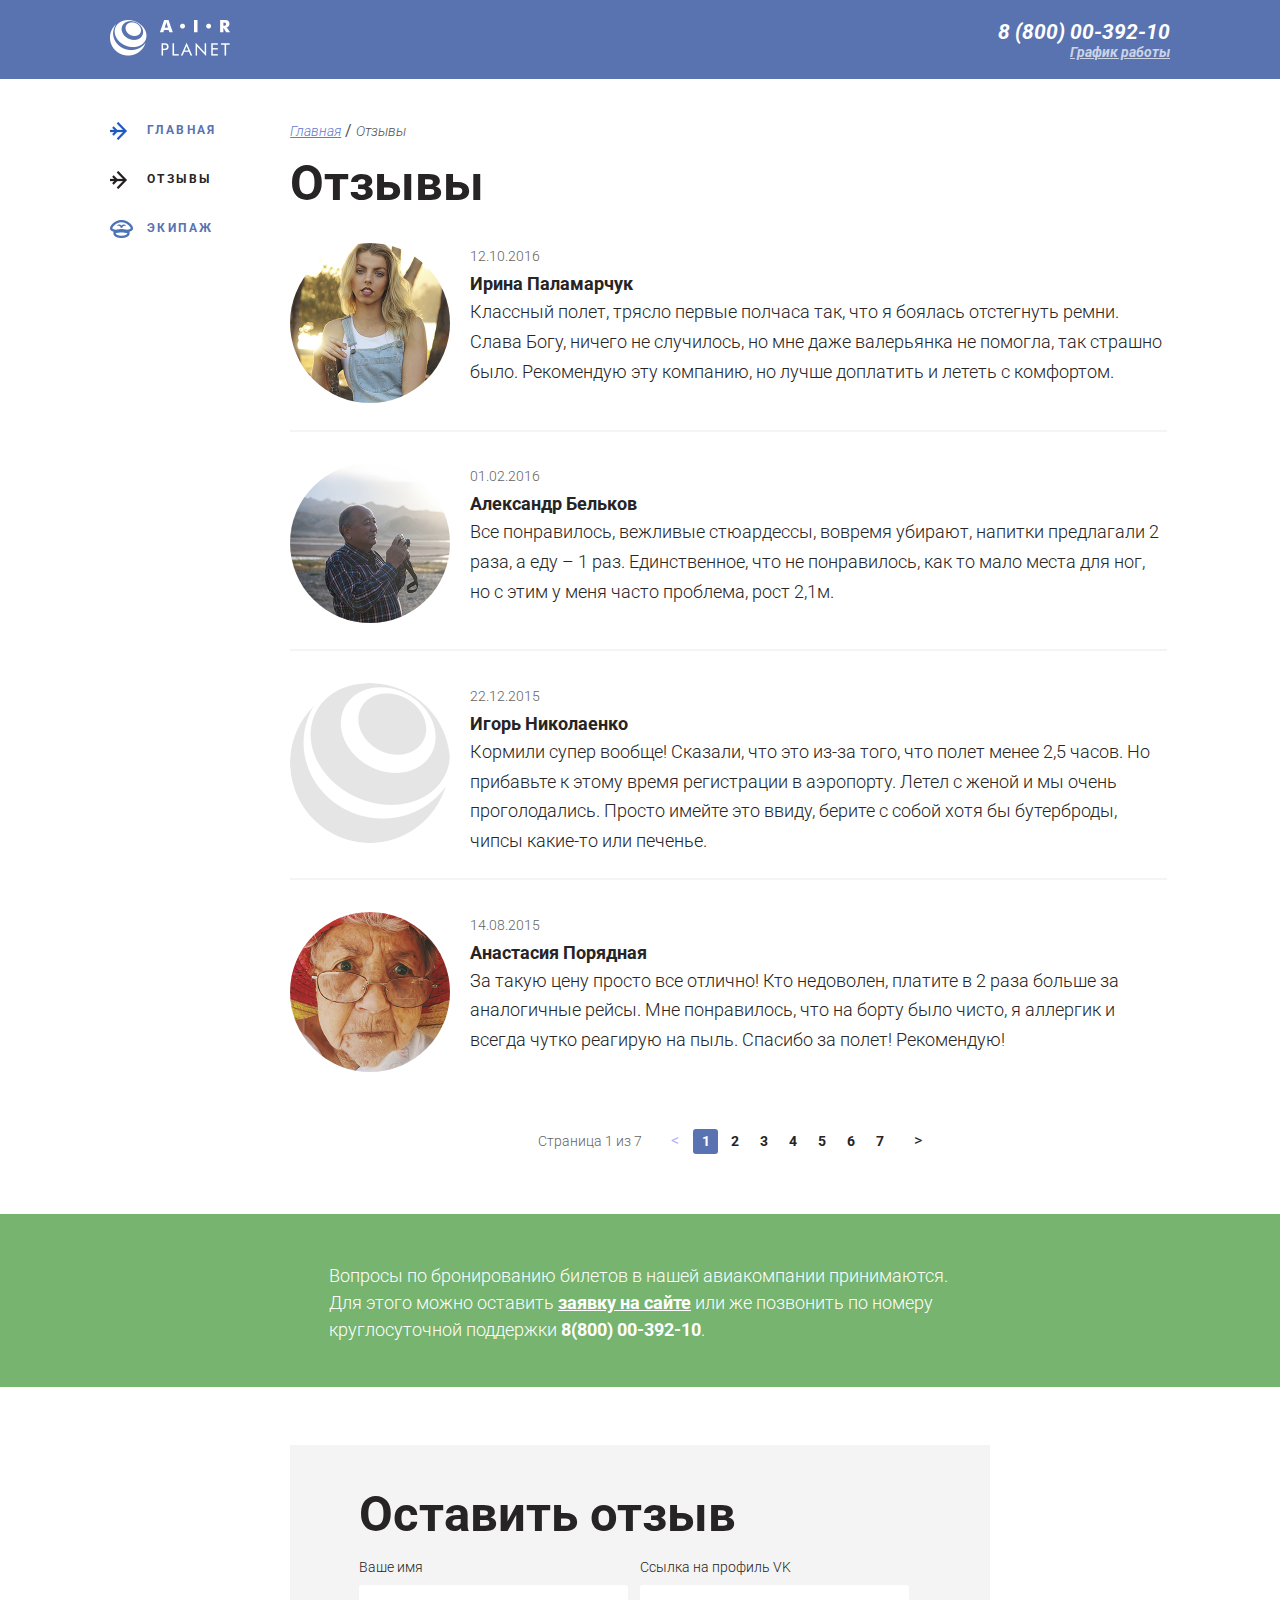
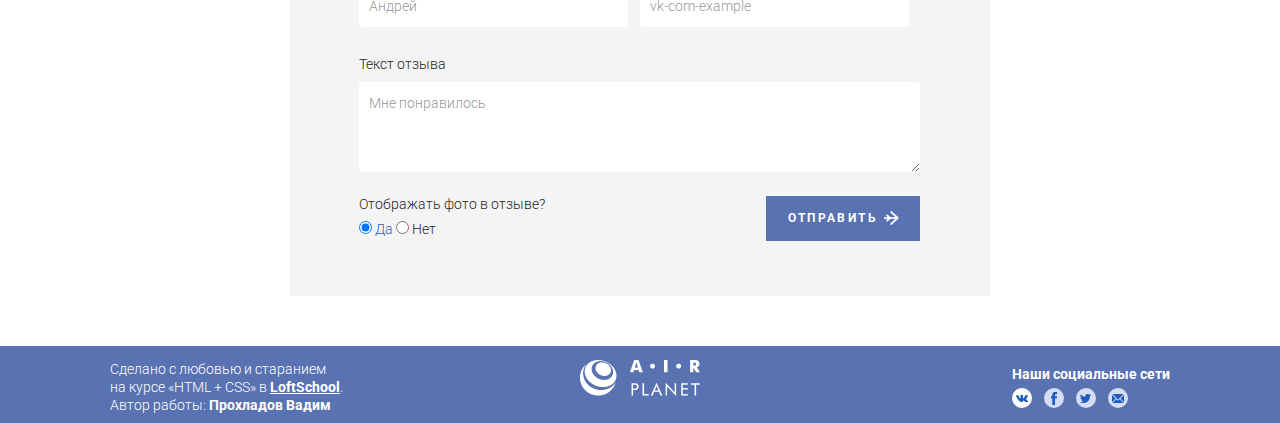
==== reviews/index.html @ 254bdb01 "reviews" ====
<!DOCTYPE html>
<html lang="en">
    <head>
        <meta charset="UTF-8">
        <title>Отзывы</title>
        <meta name="viewport" content="width=device-width, initial-scale=1.0">
        <meta http-equiv="X-UA-Compatible" content="IE=edge">
        
        
        <link rel="stylesheet" href="../normalize.css">
        <link rel="preconnect" href="https://fonts.googleapis.com">
        <link rel="preconnect" href="https://fonts.gstatic.com" crossorigin>
        <link href="https://fonts.googleapis.com/css2?family=Roboto:ital,wght@0,300;0,400;0,500;0,700;1,300&display=swap" rel="stylesheet">
        <link rel="stylesheet" href="../style.css">
        <link rel="stylesheet" href="style.css">
        
    </head>
    <body>
        <div class="wrapper">
            <div class="header">
                <div class="header__conteiner clearfix">
                    <div class="header__left">
                        <a href="#" class="logo">
                            <img  src="../img/logo_header.png" alt="logotip" class="logo__img" >
                        </a>            
                    </div>
                    <div class="header__right">
                        <address class="contacts">
                            <a href="tel:+78000039210" class="contacts__phone">8 (800) 00-392-10</a>
                            <div class="contacts__desc">График работы</div>
                          </address>
                    </div>
    
                </div>
            </div>
            <div class="maincontent">
                <div class="maincontent__conteiner clearfix">
                    <!-- боковая менюшка -->
                    <aside class="sidebar clearfix">
                        <nav class="nav">
                          <ul class="nav__list">
                            <li class="nav__item">
                              <a href="#" class="nav__link">
                                <div class="nav__icon nav__icon_main"></div>
                                <div class="nav__text">Главная</div>
                              </a>
                            </li>
                            <li class="nav__item">
                              <a href="#" class="nav__link">
                                <div class="nav__icon nav__icon_comment nav__icon_comment_active"></div>
                                <div class="nav__text nav__text_active ">Отзывы</div>
                              </a>
                            </li>
                            <li class="nav__item">
                              <a href="#" class="nav__link">
                                <div class="nav__icon nav__icon_team"></div>
                                <div class="nav__text">Экипаж</div>
                              </a>
                            </li>
                          </ul>
                        </nav>
                    </aside>
                    <div class="content">
                        <!-- хлебные крошки -->
                        <nav class="breadcrumbs">
                            <ul class="breadcrumbs__list">
                                <li class="breadcrumbs__item">
                                    <a href="../index.html" target="_blank" class="breadcrumbs__item-link">Главная</a>
                                </li>
                                <li class="breadcrumbs__item">
                                    <a href="index.html" target="_blank" class="breadcrumbs__item-link breadcrumbs__item-link_active">Отзывы</a>
                                </li> 
                            </ul>
                        </nav>
                        <!-- основная часть -->
                        <main class="page-conten">
                            <section class="reviews">
                                <h2 class="reviews__title title ">Отзывы</h2>
                                <ul class="reviews__list">
                                    <li class="reviews__item clearfix">
                                        <div class="reviews__item--wrap">                                              
                                            <div class="reviews__avatar">
                                                  <img src="img/avatar1.png" alt="avatarka" class="reviews__avatar-pic">
                                            </div>
                                            <article class="reviews__text">
                                                <div class="reviews__data">12.10.2016</div>
                                                <div class="reviews__name">Ирина Паламарчук</div>
                                                <div class="reviews__content">                                             
                                                    Классный полет, трясло первые полчаса так, что я боялась отстегнуть ремни.
                                                    Слава Богу, ничего не случилось, но мне даже валерьянка не помогла, так страшно
                                                    было. Рекомендую эту компанию, но лучше доплатить и лететь с комфортом.
                                                </div>
                                            </article>
                                        </div> 
                                    </li>
                                    <li class="reviews__item clearfix">
                                        <div class="reviews__item--wrap">                                              
                                            <div class="reviews__avatar">
                                                  <img src="img/avatar2.png" alt="avatarka" class="reviews__avatar-pic">
                                            </div>
                                            <article class="reviews__text">
                                                <div class="reviews__data">01.02.2016</div>
                                                <div class="reviews__name">Александр Бельков</div>
                                                <div class="reviews__content">                                             
                                                    Все понравилось, вежливые стюардессы, вовремя убирают, напитки предлагали 2
                                                    раза, а еду – 1 раз. Единственное, что не понравилось, как то мало места для ног,
                                                    но с этим у меня часто проблема, рост 2,1м.
                                                </div>
                                            </article>
                                        </div> 
                                    </li>
                                    <li class="reviews__item clearfix">
                                        <div class="reviews__item--wrap">                                              
                                            <div class="reviews__avatar">
                                                  <img src="img/avatar3.png" alt="avatarka" class="reviews__avatar-pic">
                                            </div>
                                            <article class="reviews__text">
                                                <div class="reviews__data">22.12.2015</div>
                                                <div class="reviews__name">Игорь Николаенко</div>
                                                <div class="reviews__content">                                             
                                                    Кормили супер вообще! Сказали, что это из-за того, что полет менее 2,5 часов. Но
                                                    прибавьте к этому время регистрации в аэропорту. Летел с женой и мы очень
                                                    проголодались. Просто имейте это ввиду, берите с собой хотя бы бутерброды,
                                                    чипсы какие-то или печенье.
                                                </div>
                                            </article>
                                        </div> 
                                    </li>
                                    <li class="reviews__item clearfix">
                                        <div class="reviews__item--wrap">                                              
                                            <div class="reviews__avatar">
                                                  <img src="img/avatar4.png" alt="avatarka" class="reviews__avatar-pic">
                                            </div>
                                            <article class="reviews__text">
                                                <div class="reviews__data">14.08.2015</div>
                                                <div class="reviews__name">Анастасия Порядная</div>
                                                <div class="reviews__content">                                             
                                                    За такую цену просто все отлично! Кто недоволен, платите в 2 раза больше за
                                                    аналогичные рейсы. Мне понравилось, что на борту было чисто, я аллергик и
                                                    всегда чутко реагирую на пыль. Спасибо за полет! Рекомендую!
                                                </div>
                                            </article>
                                        </div> 
                                    </li>
                                </ul>
                                <div class="pagination">
                                    <div class="pagination__title">Страница 1 из 7</div>
                                    <a href="#" class="pagination__btn pagination__btn_prev pagination__btn_active">&lt;</a>
                                        <ul class="pagination__list">
                                          <li class="pagination__item pagination__item_active">
                                            <a href="#" class="pagination__link">1</a>
                                          </li>
                                          <li class="pagination__item">
                                            <a href="#" class="pagination__link">2</a>
                                          </li>
                                          <li class="pagination__item">
                                            <a href="#" class="pagination__link">3</a>
                                          </li>
                                          <li class="pagination__item">
                                            <a href="#" class="pagination__link">4</a>
                                          </li>
                                          <li class="pagination__item">
                                            <a href="#" class="pagination__link">5</a>
                                          </li>
                                          <li class="pagination__item">
                                            <a href="#" class="pagination__link">6</a>
                                          </li>
                                          <li class="pagination__item">
                                            <a href="#" class="pagination__link">7</a>
                                          </li>
                                        </ul>
                                        <a href="#" class="pagination__btn pagination__btn_next">></a>
                                  </div>
                            </section>
                            
                        </main>
                    </div>               

                </div>
                <div class="support">
                    <section class="support__conteiner">
                        <div class="support__info">
                            <div class="support__info__text">
                                Вопросы по бронированию билетов в нашей авиакомпании принимаются.
                                Для этого можно оставить <a href="#">заявку на сайте</a> или же позвонить по номеру
                                круглосуточной поддержки <span class="bold-text">8(800) 00-392-10</span>.
                            </div>
                        </div>
                    </section>
                </div>
                <div class="forms">                    
                    <section class="forms__conteiner">
                        <div class="forms__review">
                            <h2 class="forms__title title">Оставить отзыв</h2>
                            <form method="get" action="#">
                                <div class="form-item">
                                    <div class="first_Name">  
                                        <label for="name" class="name_btn">Ваше имя</label> 
                                        <input type="text" id="name" name="name" required placeholder="Андрей" class="forms_field form_text">                                    
                                    </div>
                                    <div class="field_Vk">
                                        <label for="Vk" class="name_btn">Ссылка на профиль VK</label> 
                                        <input type="text" id="Vk"  name="Vk" placeholder="vk-com-example" class="forms_field form_text">
                                    </div>     
                                </div>
                                <div class="form-textarea">
                                    <label for="" class="name_btn">Текст отзыва</label>
                                    <textarea name="" id=""  placeholder="Мне понравилось" class="textarea form_text"></textarea>
                                </div>
                                
                                <div class="radio_btn_wrap">
                                    <div class="radio_wrap">
                                        <p class="name_radio">Отображать фото в отзыве?</p>
                                        <input type="radio" id="Yes" name="Yes_No" checked>
                                        <label for="Yes" class="radio_text radio_text_checked">Да</label> 
                                        <input type="radio" id="No" name="Yes_No">
                                        <label for="No" class="radio_text">Нет</label>
                                    </div>
                                    <div class="btn_wrap">
                                        <p class="button_submit">
                                            <button type="submit" class="Submit_button button">Отправить
                                                <img src="img/btn.png" alt="main_icon" class="Submit_button__img">
                                            </button>
                                        </p>
                                    </div> 
                            </form>
                        </div>
                    </section>
                </div>
            </div>


        </div>
        <div class="footer">
            <div class="footer__conteiner clearfix">
                <div class="footer__col">
                  <div class="footer__text">
                    Сделано с любовью и старанием <br> на курсе «HTML + CSS» в
                    <a href="#">LoftSchool</a>. <br> Автор работы: <span class="bold-text">Прохладов Вадим</span>
                  </div>
                </div>
                <div class="footer__col footer__col_mid">
                  <a href="#" class="logo">
                    <img src="../img/logo_header.png" class="logo__img"></img>
                  </a>
                </div>
                <div class="footer__col footer__col_last">
                  <div class="socials">
                    <div class="socials__title">Наши социальные сети</div>
                    <ul class="socials__list">
                      <li class="socials__item">
                        <a href="#" class="socials__link socials__link_active socials__link_vk">
                        </a>
                      </li>
                      <li class="socials__item">
                        <a href="#" class="socials__link socials__link_fb">
                        </a>
                      </li>
                      <li class="socials__item">
                        <a href="#" class="socials__link socials__link_tw">
                        </a>
                      </li>
                      <li class="socials__item">
                        <a href="#" class="socials__link socials__link_mail">
                        </a>
                      </li>
                    </ul>
                  </div>
                </div>
            </div>
        </div>
        
    </body>
</html>
---- style.css ----
* {
    box-sizing: border-box;
  }
  a{
    text-decoration: none;
  }
p{
    margin: 0;
}
.clearfix:after {
    content: "";
    display: block;
    clear: both;
  }

html, body{
    width: 100%; 
    height: 100%; 
}
body{
    font-family: 'Roboto', Arial, sans-serif;
    color: #262424;
    margin: 0;  
}
.wrapper {
    min-width: 1100px;
    min-height: 100%;
    overflow: hidden;
}
.wrapper:after {
    content: "";
    display: block;
    height: 77px;
  }
 
.header {
    background: #5973b1;
    padding-top: 20px;
    padding-bottom: 17px;
    margin-bottom: 13px;
}

[class*="conteiner"]{
        max-width: 1100px;
        margin: 0 auto;
        padding: 0 20px;
  }
 
  .header__left,
  .header__right {
    float: left;
    width: 50%;
}  
.header__left {
    text-align: left;
}
.logo,
.contacts {
    display: inline-block;
}

.header__right {
    font-weight: 700;
    font-style: normal;
    text-align: right;
    letter-spacing: normal;
    font-stretch: normal;
}

.contacts__phone {
    font-size: 21px;   
    text-transform: uppercase;
    color: #ffffff;
    text-decoration: none;
}
.contacts__desc {
    font-size: 14px;    
    text-decoration: underline;
    color: rgba(255, 255, 255, 0.7);
}


/*======Sidebar========*/
.sidebar{
    float: left;
    width: 17%;
}
ul {
    list-style: none;
    margin: 0;
    padding: 0;
}
.nav {
    padding-top: 30px;
}
.nav__item {
    margin-bottom: 30px;
}
.nav__icon {
    display: inline-block;
    vertical-align: middle;
    margin-right: 10px;
}
.nav__icon_main {
    background: url('img/sidebar/main_icon.png') no-repeat;
    width: 23px;
    height: 18px;
}
.nav__icon_comment {
    background: url('img/sidebar/feed_icon.png') no-repeat;
    width: 23px;
    height: 18px;
}
.nav__icon_team {
    background: url('img/sidebar/team_icon.png') no-repeat;
    width: 23px;
    height: 18px;
}
.nav__link:hover .nav__icon_main,
.nav__icon_main_active{
    background-image: url('img/sidebar/main_icon_hover.png');
}
.nav__link:hover .nav__icon_comment {
    background-image: url('img/sidebar/feed_icon_hover.png');
}
.nav__link:hover .nav__icon_team {
    background-image: url('img/sidebar/team_icon_hover.png');
}
.nav__text {
    display: inline-block;
    vertical-align: middle;
    text-transform: uppercase;
    font-size: 12px;
    font-weight: bold;
    font-style: normal;
    text-align: left;
    letter-spacing: 2.4px;
    font-stretch: normal;
    color: #5972b1;
    max-width: 120px;
}
.nav__text_active{
    color: #262424;
}

.nav__text:hover{
    color: #262424;
}

/*======content====*/
.content{
    float: left;
    width: 83%;
}
.tariffs {
    margin-bottom: 60px;
}
.Airpline__image{
    background-image: url('img/content/Airpline.png');
    background-repeat: no-repeat;
    height: 307px;
    margin-bottom: 8px;
}
.tariffs__title{
    margin-bottom: 27px;
}
.title{
    font-size: 49px;
    font-weight: bold;
    font-stretch: normal;
    font-style: normal;
    line-height: 0.78;
    letter-spacing: normal;
    text-align: left;
    color: #262424;
    margin: 0;
}

/*======tariffs============*/
.tariffs__tariffs{
    margin-right: 90px;
}
.tariffs__list {
    float: left;
    width: 33.33%;
    text-align: center;
    padding-top: 43px;
}

.tariffs__list:nth-child(2n){
    border: 1px solid #e8e8ec;
    border-radius: 5px;
}
.tariffs__image {
    display: inline-block;
    width: 72px;
    height: 72px;
    border-radius: 50%;
    background-color: #5972b1;
    background-position: center center;
    margin-bottom: 25px;
}
.tariffs__avatar{
    margin-top: 20px;   
}
.tariffs__text {
    color: #262424;
    font-style: normal;
    padding-left: 10px;
    padding-right: 15px; 
}
.tariffs__text--title {
    font-size: 11px;
    font-weight: bold;    
    line-height: 300%;
    letter-spacing: 2.64px; 
    text-transform: uppercase;   
    color: #262626;
}
.tariffs__content {
    font-size: 18px;
    font-weight: 300;
    line-height: 190%;  
}
.tariffs__content--list{
    text-align: left;
    list-style: disc;
    padding-left: 27px;
}
.tariffs__text--price {
    font-size: 54px;
    font-weight: 400;
    line-height: 220%;
    color: #252525;
    object-fit: contain;
}
/*========section news  &  reviews========*/

.news__title {
    margin-bottom: 72px;
}
.news__item {
    margin-bottom: 27px;
}
.news__item--wrap {
    border-bottom: 2px solid  #f4f4f4;
    display: inline-block;
    padding-bottom: 22px;
}
.news__item:last-child .news__item--wrap{
    border-bottom:none;
}
.news__image {
    float: left;
    margin-right: 12px;
    text-align: center;
}

.news__avatar-pic {
    width: 160px;
    height: 160px;
    border-radius: 50%;
    overflow: hidden;
    display: inline-block;
}
.news__text {
    float: left;
    width: 651px;
    line-height: 150%;
    font-weight: 300;
    color: #262424;
}
.news__data {
    font-size: 14px;
    color: #656464;
}
.news__name {
    font-size: 18px;
    font-weight: 700;
}
.news__content {
    font-size: 18px;
    line-height: 30px;
}
/*===========pagination=============================================================*/
.pagination {
  text-align: center;
  margin-bottom: 60px;
}
.pagination__title {
    display: inline-block;
    font-size: 14px;
    line-height: 21px;
    font-weight: 300;
    color: #656464;
    margin-right: 25PX;
}
.pagination__btn {
    display: inline-block;
}
.pagination__btn_prev {
    opacity: 0.3;
    margin-right: 10px;
}
.pagination__btn_next {
    margin-left: 18px;
    color: #2a2828
}

.pagination__list {
    display: inline-block;  
}
.pagination__item {
    display: inline-block;  
}
.pagination__link {
    display: block;
    width: 25px;
    height: 25px;
    text-align: center;
    text-decoration: none;
    font-size: 14px;
    line-height: 25px;
    font-weight: 700;
    color: #262424;   
}
.pagination__link:hover {
    color: #5972b1;
}
.pagination__item_active .pagination__link {
    color: #ffffff;
    background-color: #5972b1;
    border-radius: 3px;
}

/*============================footer==========================================*/
.footer {
    background-color: #5972b1;
    height: 77px;
    margin-top: -77px;
    padding: 14px 0;
}

.footer__col {
    float: left;
    width: 33.33%;
    text-align: center;
}
.footer__text {
    font-size: 14px;
    font-weight: 300;
    font-stretch: normal;
    font-style: normal;
    line-height: 129%;
    letter-spacing: normal;
    text-align: left;
    color: #fff;
    overflow: hidden;
}
.bold-text {
    font-weight: 700;
}
.footer__text a{
    color: #fff;
    font-weight: 700;
    text-decoration: underline;   
}
.footer__col_mid {
    text-align: center;
}
.socials {
    float: right;
    text-align: left;
}
.socials__title {
    font-size: 14px;
    line-height: 200%;
    font-weight: 700;
    color: #ffffff;
}
.socials__item {
    display: inline-block;
    margin-right: 8px;
}
.socials__item:last-child {
    margin-right: 0;
}
.socials__link {
    width: 20px;
    height: 20px;
    border-radius: 50%;
    display: block;
    background-color: #d4ddf2;
    background-position: center center;
    background-repeat: no-repeat;
}
.socials__link:hover {
    background-color:#ffffff;
}
.socials__link_active{
    background-color:#ffffff;
}
.socials__link_vk {
    background-image: url('img/socials/vk.png');

}
.socials__link_fb {
    background-image: url('img/socials/fb.png');
}
.socials__link_tw {
    background-image: url('img/socials/twitter.png');
}
.socials__link_mail {
    background-image: url('img/socials/mail.png');
}
---- reviews/style.css ----
/*======Sidebar========*/
.nav__icon_comment_active{
    background-image: url('../img/sidebar/main_icon_hover.png');
}

/*====================<!-- хлебные крошки -->============================*/
.breadcrumbs {
    margin-bottom: 25px;
}
.breadcrumbs__list {
    padding-top: 30px;
    
}
.breadcrumbs__item {
    display: inline-block;
    text-align: left;
}
.breadcrumbs__item:after {
    content: "/";
    display: inline-block;
    color: #262424;
    opacity: 0.8;
  }
  
  .breadcrumbs__item:last-child:after {
    display: none;
  }
.breadcrumbs__item-link {
    font-size: 14px;
    line-height: 18px;
    font-weight: 300;
    font-style: italic;
    text-decoration: underline;
    color: #3a5bbf;
    opacity: 0.8;
}
.breadcrumbs__item-link_active {
    text-decoration: none;
    color: #262424;
}

/*========<!-- основная часть -->===================*/


.reviews__title{
 margin-bottom: 40px;
}
.page-conten {
}
.reviews {
}
.title {
}
.reviews__list {
}
.reviews__item {
    margin-bottom: 27px;
}
.clearfix {
}
.reviews__item--wrap {
    border-bottom: 2px solid  #f4f4f4;
    display: inline-block;
    padding-bottom: 22px;
}
.reviews__item:last-child .reviews__item--wrap{
    border-bottom:none;
}
.reviews__avatar {
    float: left;
    width: 170px;
    margin-right: 10px;
    
}
.reviews__avatar-pic {
    width: 160px;
    height: 160px;
    border-radius: 50%;
    
    
}
.reviews__text {
    float: left;
    width: 697px;
    font-size: 18px;
    line-height: 150%;
    font-weight: 300;
    color: #262424;
}
.reviews__data {
    font-size: 14px;
    color: #656464;
}
.reviews__name {
    font-weight: 700;
}
.reviews__content {
    line-height: 166%;
}


/*===================support_info======================================*/
.support{
    background-color: #76b46f;
    margin-bottom: 58px;
}
.support__conteiner {
}

.support__info{
    width: 622px;
    margin: 0 auto;
    padding: 48px 0 44px;
}
.support__info__text {
    font-size: 18px;
    font-weight: 300;
    font-stretch: normal;
    font-style: normal;
    line-height: 150%;
    letter-spacing: normal;
    text-align: left;
    color: #fff;
   
}

.support__info__text a{
    color: #fff;
    font-weight: 700;
    text-decoration: underline;
    
}
/*=========================Forms===================*/
::-webkit-input-placeholder {color: rgba(38, 36, 36, 0.5)}
::-moz-placeholder          {color: rgba(38, 36, 36, 0.5)}/* Firefox 19+ */
:-moz-placeholder           {color: rgba(38, 36, 36, 0.5)}/* Firefox 18- */
:-ms-input-placeholder      {color: rgba(38, 36, 36, 0.5)}

.forms {
    margin-bottom: 50px;
}
.forms__conteiner {
}
.forms__review {
    width: 700px;
    margin: 0 auto;
    background-color: #f4f4f4;
    padding: 51px 70px 49px 69px;
}
.forms__title { 
    margin-bottom: 15px;
}
.form-item{
    display: flex;
    flex-direction: row;
    justify-content: space-between;
    margin-bottom: 20px; 
}
.first_Name {
    flex: 50%;    
}
.name_btn {
    display: block;
    font-size: 14px;
    font-weight: 300;    
    line-height: 250%; 
    text-align: left;
}
.forms_field {
    width: 269px;
    
    
}
.form_text{
    border: none;
    background-color: #ffffff; 
    border-radius: 3px;
    padding: 0 0 0 10px;
    font-size: 14px;
    font-weight: 300;
    line-height: 300%;
    color: #262424;
}
.form_text:hover {
    background-color: #fff;  
    border: solid 1px #5972b1;
}
.form_text:focus {
    background-color: #fff;  
    outline: solid 1px #5972b1;
}

.field_Vk {
    flex: 50%;
}
.form-textarea{
    margin-bottom: 20px;
}

.textarea{
    width: 561px;
    height: 90px;
    background-color: #fff;    
}
textarea.textareat:focus{
    border: solid 1px #5972b1;
}

.radio_btn_wrap {
    display: flex;
    justify-content: space-between;
    font-size: 14px;
    font-weight: 300;
    color: #262424;
}
.radio_wrap {
    width: 50%;
    text-align: left;
}
.name_radio {
    
}
.radio_text {
    line-height: 250%;
}
.radio_text_checked {
    color: #3a5bbf;
}
.btn_wrap {
    width: 50%;
}
.button_submit{
    text-align: right;
}
.Submit_button {
}

.button {
    width: 154px;
    height: 45px;
    background-color: #5972b1;
    border: none;
    font-size: 12px;
    font-weight: 700;
    text-transform: uppercase;
    letter-spacing: 0.2em;
    color: #ffffff;
    text-align: center;
    cursor:pointer;
}
.Submit_button__img{
    width: 15px;
    height: 14px;
    vertical-align:sub;
}
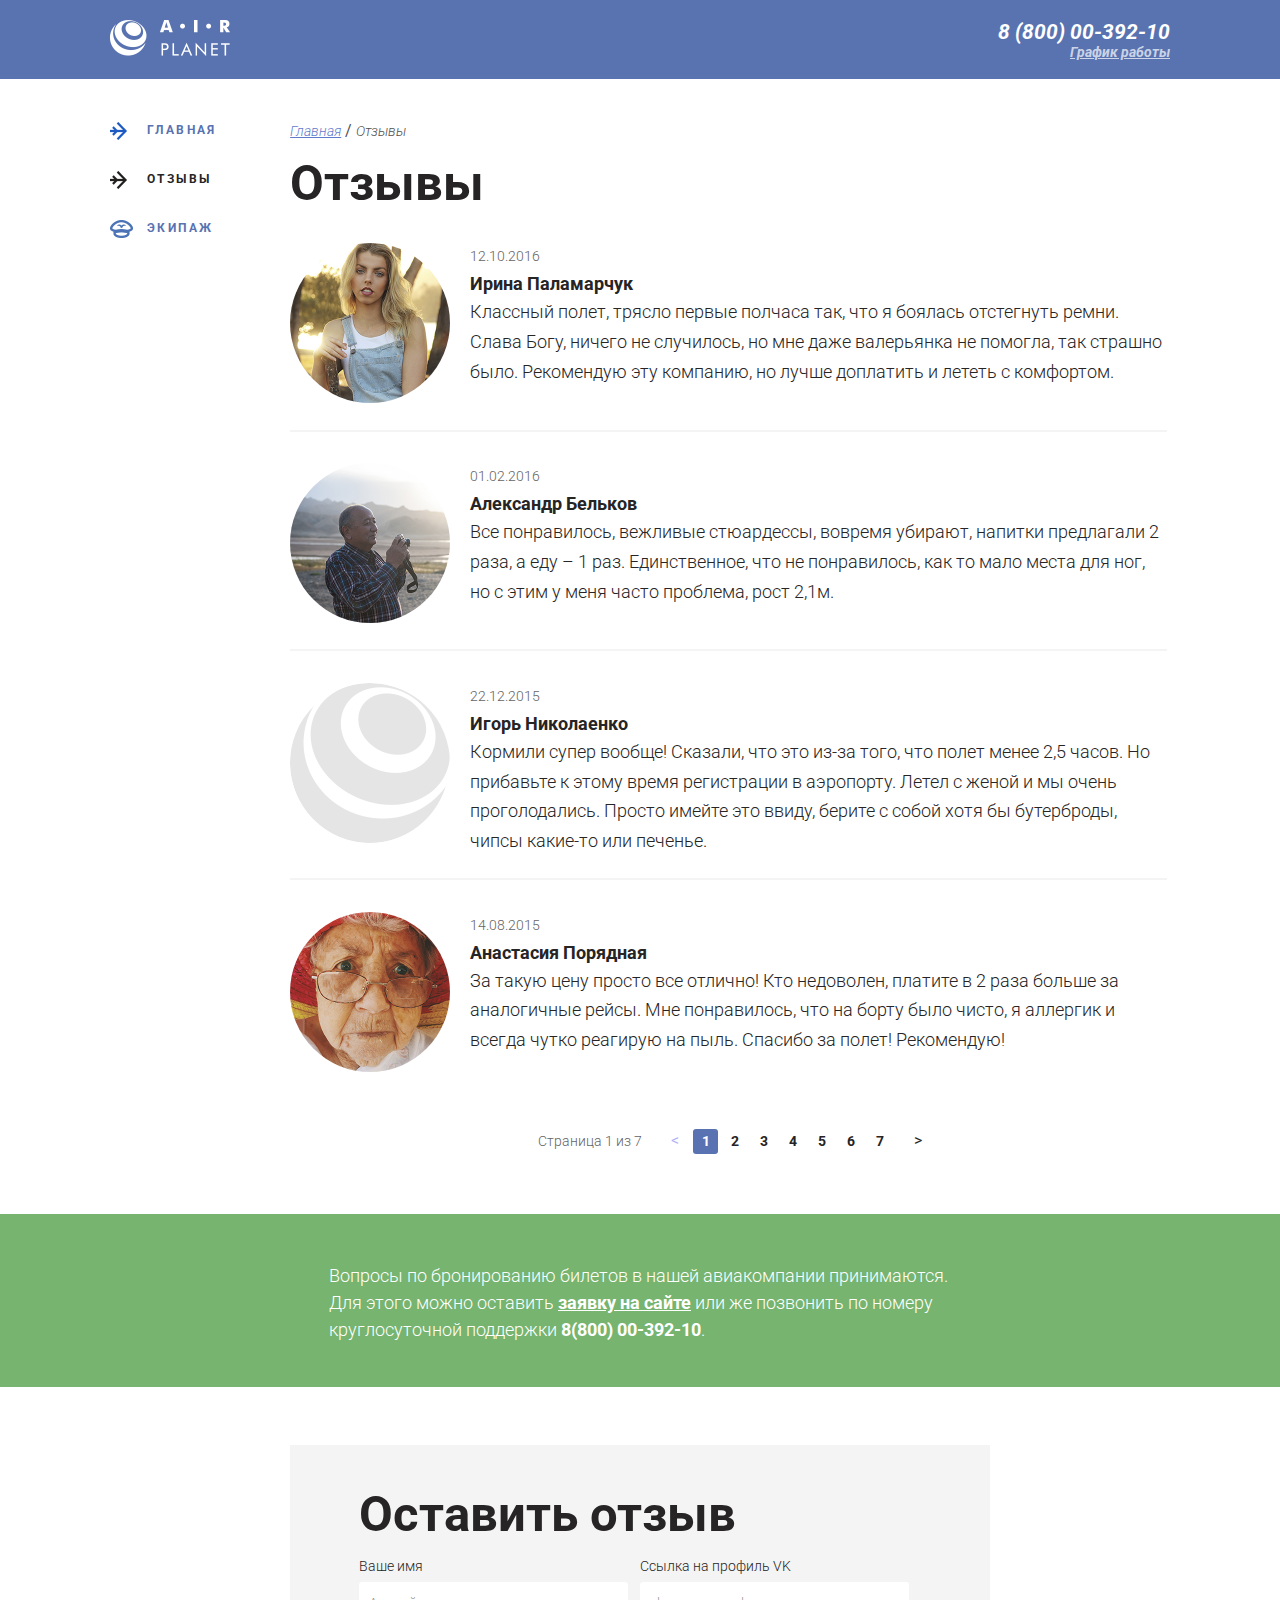
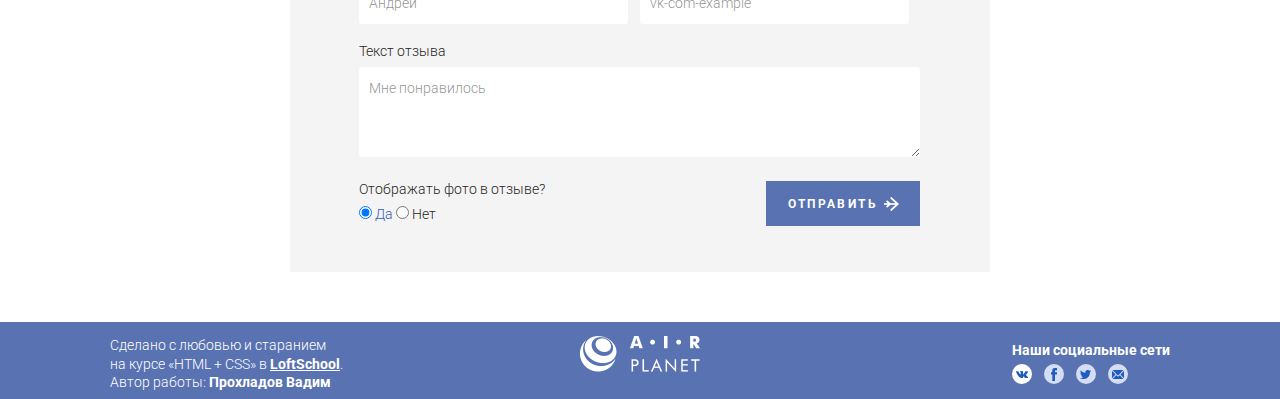
==== commit 438e0c0e: "target="_blank"" ====
--- a/reviews/index.html
+++ b/reviews/index.html
@@ -40,7 +40,7 @@
                         <nav class="nav">
                           <ul class="nav__list">
                             <li class="nav__item">
-                              <a href="#" class="nav__link">
+                              <a href="../index.html" class="nav__link" target="_blank">
                                 <div class="nav__icon nav__icon_main"></div>
                                 <div class="nav__text">Главная</div>
                               </a>
--- a/reviews/style.css
+++ b/reviews/style.css
@@ -146,7 +146,7 @@
     width: 700px;
     margin: 0 auto;
     background-color: #f4f4f4;
-    padding: 51px 70px 49px 69px;
+    padding: 51px 70px 40px 69px;
 }
 .forms__title { 
     margin-bottom: 15px;
@@ -155,7 +155,7 @@
     display: flex;
     flex-direction: row;
     justify-content: space-between;
-    margin-bottom: 20px; 
+    margin-bottom: 11px; 
 }
 .first_Name {
     flex: 50%;    
@@ -164,7 +164,7 @@
     display: block;
     font-size: 14px;
     font-weight: 300;    
-    line-height: 250%; 
+    line-height: 230%; 
     text-align: left;
 }
 .forms_field {
@@ -201,10 +201,8 @@
 .textarea{
     width: 561px;
     height: 90px;
-    background-color: #fff;    
-}
-textarea.textareat:focus{
-    border: solid 1px #5972b1;
+    background-color: #fff; 
+    resize: vertical;   
 }
 
 .radio_btn_wrap {
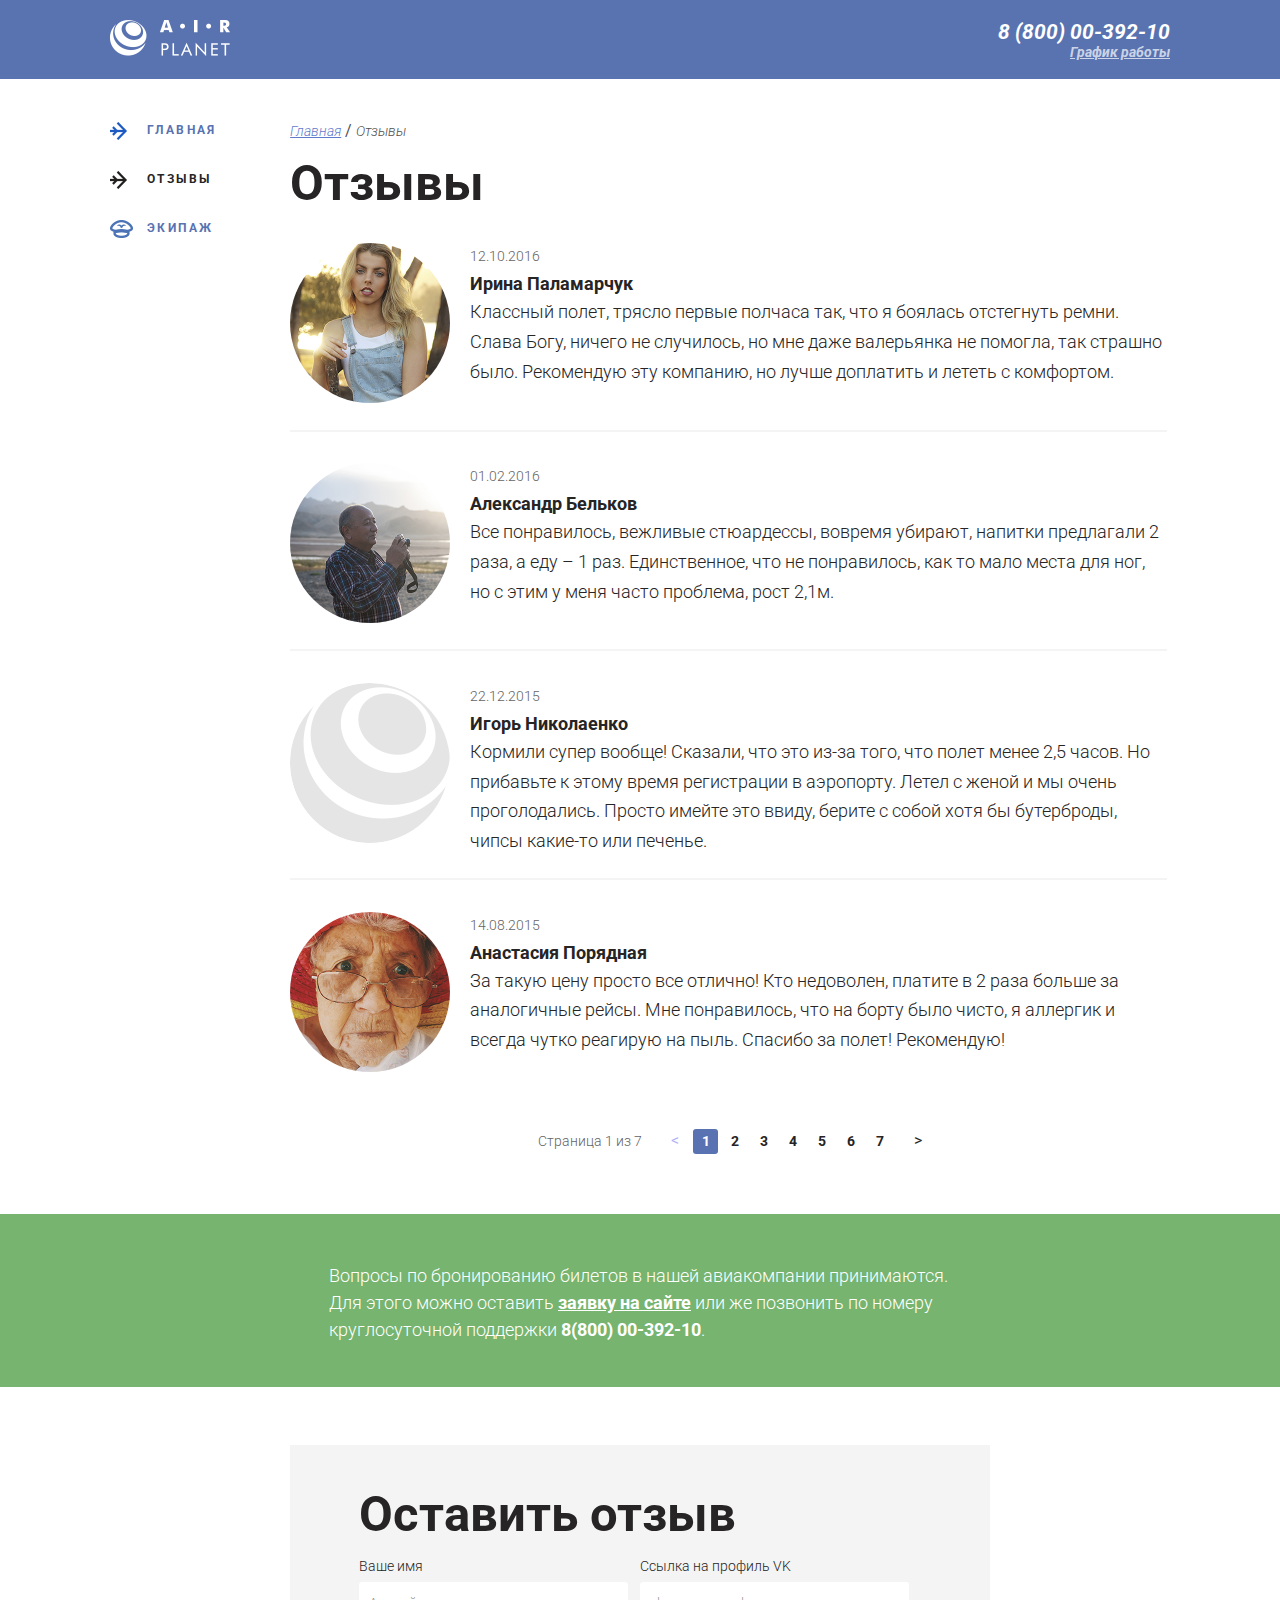
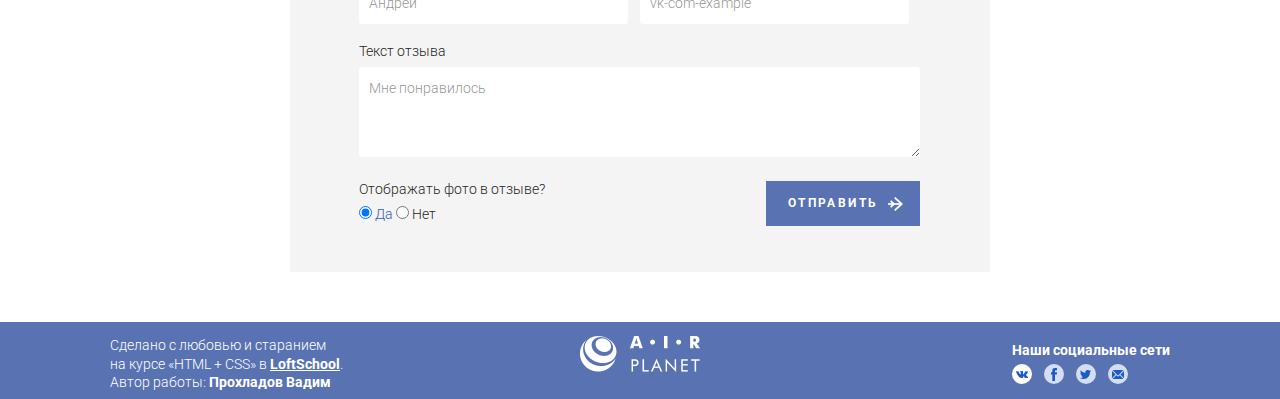
==== commit fed741c8: "intro" ====
--- a/reviews/index.html
+++ b/reviews/index.html
@@ -11,7 +11,7 @@
         <link rel="preconnect" href="https://fonts.googleapis.com">
         <link rel="preconnect" href="https://fonts.gstatic.com" crossorigin>
         <link href="https://fonts.googleapis.com/css2?family=Roboto:ital,wght@0,300;0,400;0,500;0,700;1,300&display=swap" rel="stylesheet">
-        <link rel="stylesheet" href="../style.css">
+        <link rel="stylesheet" href="../main/style.css">
         <link rel="stylesheet" href="style.css">
         
     </head>
@@ -27,7 +27,16 @@
                     <div class="header__right">
                         <address class="contacts">
                             <a href="tel:+78000039210" class="contacts__phone">8 (800) 00-392-10</a>
-                            <div class="contacts__desc">График работы</div>
+                            <div class="contacts__desc">
+                                <a>График работы</a>
+                                <div class="dropdown">
+                                    <spain class="bold-text text-blue">пн-вс: 09:00-20:00</spain>
+                                    <br> 
+                                    обед: 14:00-14:30
+                                  <div class="triangle"> 
+                                  </div>
+                                </div> 
+                            </div>
                           </address>
                     </div>
     
@@ -35,7 +44,7 @@
             </div>
             <div class="maincontent">
                 <div class="maincontent__conteiner clearfix">
-                    <!-- боковая менюшка -->
+                    <!-- боковая менюшка -->                                                                                  
                     <aside class="sidebar clearfix">
                         <nav class="nav">
                           <ul class="nav__list">
@@ -218,8 +227,9 @@
                                     </div>
                                     <div class="btn_wrap">
                                         <p class="button_submit">
-                                            <button type="submit" class="Submit_button button">Отправить
-                                                <img src="img/btn.png" alt="main_icon" class="Submit_button__img">
+                                            <button type="submit" class="Submit_button button">
+                                                <span class="Submit_button_text">Отправить</span>
+                                                <span class="Submit_button__img"></span>
                                             </button>
                                         </p>
                                     </div> 
--- a/main/style.css
+++ b/main/style.css
@@ -0,0 +1,484 @@
+
+* {
+    box-sizing: border-box;
+  }
+  a{
+    text-decoration: none;
+  }
+p{
+    margin: 0;
+}
+.clearfix:after {
+    content: "";
+    display: block;
+    clear: both;
+  }
+
+html, body{
+    width: 100%; 
+    height: 100%; 
+}
+body{
+    font-family: 'Roboto', Arial, sans-serif;
+    color: #262424;
+    margin: 0;  
+}
+.wrapper {
+    min-width: 1100px;
+    min-height: 100%;
+    overflow: hidden;
+}
+.wrapper:after {
+    content: "";
+    display: block;
+    height: 77px;
+  }
+ 
+.header {
+    background: #5973b1;
+    padding-top: 20px;
+    padding-bottom: 17px;
+    margin-bottom: 13px;
+}
+
+[class*="conteiner"]{
+        max-width: 1100px;
+        margin: 0 auto;
+        padding: 0 20px;
+  }
+ 
+  .header__left,
+  .header__right {
+    float: left;
+    width: 50%;
+}  
+.header__left {
+    text-align: left;
+}
+.logo,
+.contacts {
+    display: inline-block;
+}
+
+.header__right {
+    font-weight: 700;
+    font-style: normal;
+    text-align: right;
+    letter-spacing: normal;
+    font-stretch: normal;
+}
+
+.contacts__phone {
+    font-size: 21px;   
+    text-transform: uppercase;
+    color: #ffffff;
+    text-decoration: none;
+}
+.contacts__desc {
+    position: relative;
+    font-size: 14px;    
+    text-decoration: underline;
+    color: rgba(255, 255, 255, 0.7); 
+}
+.contacts__desc a {
+    cursor: pointer;
+}
+.contacts__desc:hover .dropdown {
+            right: 0;
+    }
+
+
+.dropdown {
+    position: absolute;
+    width: 164px;
+    height: 81px;
+    border-radius: 3px;
+    background-image: linear-gradient(0.0deg, #ffffff 0%, #ffffff 100%);
+    box-shadow: 2.5px 4.3px 5px 0 rgba(0, 0, 0, 0.2);
+    font-size: 14px;
+    font-weight: 300;
+    line-height: 129%;
+    color: #262424;
+    text-align: left;
+    padding: 20px;
+    z-index: 1; 
+    margin-top: 15px;  
+    right: -999px;
+}
+.dropdown:before{
+    content: "";
+    display: block;
+    position: absolute;
+    height: 15px;
+    left: 0;
+    right: 0;
+    top: -15px;
+}
+
+.text-blue{
+ color: #5972b1;
+}
+.triangle {
+    position: absolute;
+    border-top: 0 solid transparent;
+    border-right: 10px solid transparent;
+    border-bottom: 10px solid #ffffff;
+    border-left: 10px solid transparent;
+    width: 0;
+    height: 0;
+    bottom: 100%;
+    left: 85%;
+    z-index: 2;
+}
+   /* .triangle:before{
+        content: '';
+        display: block;
+        border-top: 0 solid transparent;
+        border-right: 10px solid transparent;
+        border-bottom: 10px solid #ffffff;
+        border-left: 10px solid transparent;
+        width: 0;
+        height: 0;
+        position:absolute;
+        left:-10px;
+        bottom: -11px;
+       
+    }*/
+
+
+   
+    
+
+/*======Sidebar========*/
+.sidebar{
+    float: left;
+    width: 17%;
+}
+ul {
+    list-style: none;
+    margin: 0;
+    padding: 0;
+}
+.nav {
+    padding-top: 30px;
+}
+.nav__item {
+    margin-bottom: 30px;
+}
+.nav__icon {
+    display: inline-block;
+    vertical-align: middle;
+    margin-right: 10px;
+}
+.nav__icon_main {
+    background: url('../img/sidebar/main_icon.png') no-repeat;
+    width: 23px;
+    height: 18px;
+}
+.nav__icon_comment {
+    background: url('../img/sidebar/feed_icon.png') no-repeat;
+    width: 23px;
+    height: 18px;
+}
+.nav__icon_team {
+    background: url('../img/sidebar/team_icon.png') no-repeat;
+    width: 23px;
+    height: 18px;
+}
+.nav__link:hover .nav__icon_main,
+.nav__icon_main_active{
+    background-image: url('../img/sidebar/main_icon_hover.png');
+}
+.nav__link:hover .nav__icon_comment {
+    background-image: url('../img/sidebar/feed_icon_hover.png');
+}
+.nav__link:hover .nav__icon_team {
+    background-image: url('../img/sidebar/team_icon_hover.png');
+}
+.nav__text {
+    display: inline-block;
+    vertical-align: middle;
+    text-transform: uppercase;
+    font-size: 12px;
+    font-weight: bold;
+    font-style: normal;
+    text-align: left;
+    letter-spacing: 2.4px;
+    font-stretch: normal;
+    color: #5972b1;
+    max-width: 120px;
+}
+.nav__text_active{
+    color: #262424;
+}
+
+.nav__text:hover{
+    color: #262424;
+}
+
+/*======content====*/
+.content{
+    float: left;
+    width: 83%;
+}
+.tariffs {
+    margin-bottom: 60px;
+}
+.Airpline__image{
+    background-image: url('../img/content/Airpline.png');
+    background-repeat: no-repeat;
+    height: 307px;
+    margin-bottom: 8px;
+}
+.tariffs__title{
+    margin-bottom: 27px;
+}
+.title{
+    font-size: 49px;
+    font-weight: bold;
+    font-stretch: normal;
+    font-style: normal;
+    line-height: 0.78;
+    letter-spacing: normal;
+    text-align: left;
+    color: #262424;
+    margin: 0;
+}
+
+/*======tariffs============*/
+.tariffs__tariffs{
+    margin-right: 90px;
+}
+.tariffs__list {
+    float: left;
+    width: 33.33%;
+    text-align: center;
+    padding-top: 43px;
+}
+
+.tariffs__list:nth-child(2n){
+    border: 1px solid #e8e8ec;
+    border-radius: 5px;
+}
+.tariffs__image {
+    display: inline-block;
+    width: 72px;
+    height: 72px;
+    border-radius: 50%;
+    background-color: #5972b1;
+    background-position: center center;
+    margin-bottom: 25px;
+}
+.tariffs__avatar{
+    margin-top: 20px;   
+}
+.tariffs__text {
+    color: #262424;
+    font-style: normal;
+    padding-left: 10px;
+    padding-right: 15px; 
+}
+.tariffs__text--title {
+    font-size: 11px;
+    font-weight: bold;    
+    line-height: 300%;
+    letter-spacing: 2.64px; 
+    text-transform: uppercase;   
+    color: #262626;
+}
+.tariffs__content {
+    font-size: 18px;
+    font-weight: 300;
+    line-height: 190%;  
+}
+.tariffs__content--list{
+    text-align: left;
+    list-style: disc;
+    padding-left: 27px;
+}
+.tariffs__text--price {
+    font-size: 54px;
+    font-weight: 400;
+    line-height: 220%;
+    color: #252525;
+    object-fit: contain;
+}
+/*========section news  &  reviews========*/
+
+.news__title {
+    margin-bottom: 72px;
+}
+.news__item {
+    margin-bottom: 27px;
+}
+.news__item--wrap {
+    border-bottom: 2px solid  #f4f4f4;
+    display: inline-block;
+    padding-bottom: 22px;
+}
+.news__item:last-child .news__item--wrap{
+    border-bottom:none;
+}
+.news__image {
+    float: left;
+    margin-right: 12px;
+    text-align: center;
+}
+
+.news__avatar-pic {
+    width: 160px;
+    height: 160px;
+    border-radius: 50%;
+    overflow: hidden;
+    display: inline-block;
+}
+.news__text {
+    float: left;
+    width: 651px;
+    line-height: 150%;
+    font-weight: 300;
+    color: #262424;
+}
+.news__data {
+    font-size: 14px;
+    color: #656464;
+}
+.news__name {
+    font-size: 18px;
+    font-weight: 700;
+}
+.news__content {
+    font-size: 18px;
+    line-height: 30px;
+}
+/*===========pagination=============================================================*/
+.pagination {
+  text-align: center;
+  margin-bottom: 60px;
+}
+.pagination__title {
+    display: inline-block;
+    font-size: 14px;
+    line-height: 21px;
+    font-weight: 300;
+    color: #656464;
+    margin-right: 25PX;
+}
+.pagination__btn {
+    display: inline-block;
+}
+.pagination__btn_prev {
+    opacity: 0.3;
+    margin-right: 10px;
+}
+.pagination__btn_next {
+    margin-left: 18px;
+    color: #2a2828
+}
+
+.pagination__list {
+    display: inline-block;  
+}
+.pagination__item {
+    display: inline-block;  
+}
+.pagination__link {
+    display: block;
+    width: 25px;
+    height: 25px;
+    text-align: center;
+    text-decoration: none;
+    font-size: 14px;
+    line-height: 25px;
+    font-weight: 700;
+    color: #262424;   
+}
+.pagination__link:hover {
+    color: #5972b1;
+}
+.pagination__item_active .pagination__link {
+    color: #ffffff;
+    background-color: #5972b1;
+    border-radius: 3px;
+}
+
+/*============================footer==========================================*/
+.footer {
+    background-color: #5972b1;
+    height: 77px;
+    margin-top: -77px;
+    padding: 14px 0;
+}
+
+.footer__col {
+    float: left;
+    width: 33.33%;
+    text-align: center;
+}
+.footer__text {
+    font-size: 14px;
+    font-weight: 300;
+    font-stretch: normal;
+    font-style: normal;
+    line-height: 129%;
+    letter-spacing: normal;
+    text-align: left;
+    color: #fff;
+    overflow: hidden;
+}
+.bold-text {
+    font-weight: 700;
+}
+.footer__text a{
+    color: #fff;
+    font-weight: 700;
+    text-decoration: underline;   
+}
+.footer__col_mid {
+    text-align: center;
+}
+.socials {
+    float: right;
+    text-align: left;
+}
+.socials__title {
+    font-size: 14px;
+    line-height: 200%;
+    font-weight: 700;
+    color: #ffffff;
+}
+.socials__item {
+    display: inline-block;
+    margin-right: 8px;
+}
+.socials__item:last-child {
+    margin-right: 0;
+}
+.socials__link {
+    width: 20px;
+    height: 20px;
+    border-radius: 50%;
+    display: block;
+    background-color: #d4ddf2;
+    background-position: center center;
+    background-repeat: no-repeat;
+}
+.socials__link:hover {
+    background-color:#ffffff;
+}
+.socials__link_active{
+    background-color:#ffffff;
+}
+.socials__link_vk {
+    background-image: url('../img/socials/vk.png');
+
+}
+.socials__link_fb {
+    background-image: url('../img/socials/fb.png');
+}
+.socials__link_tw {
+    background-image: url('../img/socials/twitter.png');
+}
+.socials__link_mail {
+    background-image: url('../img/socials/mail.png');
+}
--- a/reviews/style.css
+++ b/reviews/style.css
@@ -1,4 +1,3 @@
-
 /*======Sidebar========*/
 .nav__icon_comment_active{
     background-image: url('../img/sidebar/main_icon_hover.png');
@@ -46,19 +45,10 @@
 .reviews__title{
  margin-bottom: 40px;
 }
-.page-conten {
-}
-.reviews {
-}
-.title {
-}
-.reviews__list {
-}
 .reviews__item {
     margin-bottom: 27px;
 }
-.clearfix {
-}
+
 .reviews__item--wrap {
     border-bottom: 2px solid  #f4f4f4;
     display: inline-block;
@@ -105,8 +95,7 @@
     background-color: #76b46f;
     margin-bottom: 58px;
 }
-.support__conteiner {
-}
+
 
 .support__info{
     width: 622px;
@@ -140,8 +129,7 @@
 .forms {
     margin-bottom: 50px;
 }
-.forms__conteiner {
-}
+
 .forms__review {
     width: 700px;
     margin: 0 auto;
@@ -216,25 +204,32 @@
     width: 50%;
     text-align: left;
 }
-.name_radio {
-    
-}
+
 .radio_text {
     line-height: 250%;
 }
 .radio_text_checked {
     color: #3a5bbf;
 }
+
 .btn_wrap {
     width: 50%;
 }
 .button_submit{
     text-align: right;
-}
-.Submit_button {
-}
+    overflow: hidden;
+}
+.button_submit:hover .button {
+    background-color:  #ffffff;
+    color:#5972b1;
+    border: 1px solid #5972b1;
+    background-image: url('../img/sidebar/main_icon.png');
+    background-repeat: no-repeat;
+}
+
 
 .button {
+    
     width: 154px;
     height: 45px;
     background-color: #5972b1;
@@ -244,16 +239,25 @@
     text-transform: uppercase;
     letter-spacing: 0.2em;
     color: #ffffff;
-    text-align: center;
     cursor:pointer;
+    background-image: url('img/btn.png'); 
+    background-repeat: no-repeat;
+    background-size: 15px 14px;
+    background-position: center right 12%;
+}
+
+.Submit_button_text {
+    padding-right: 10%;
 }
 .Submit_button__img{
-    width: 15px;
-    height: 14px;
-    vertical-align:sub;
-}
-
-    
-
-
-
+    display: inline-block;       
+}
+
+
+
+
+
+    
+
+
+
